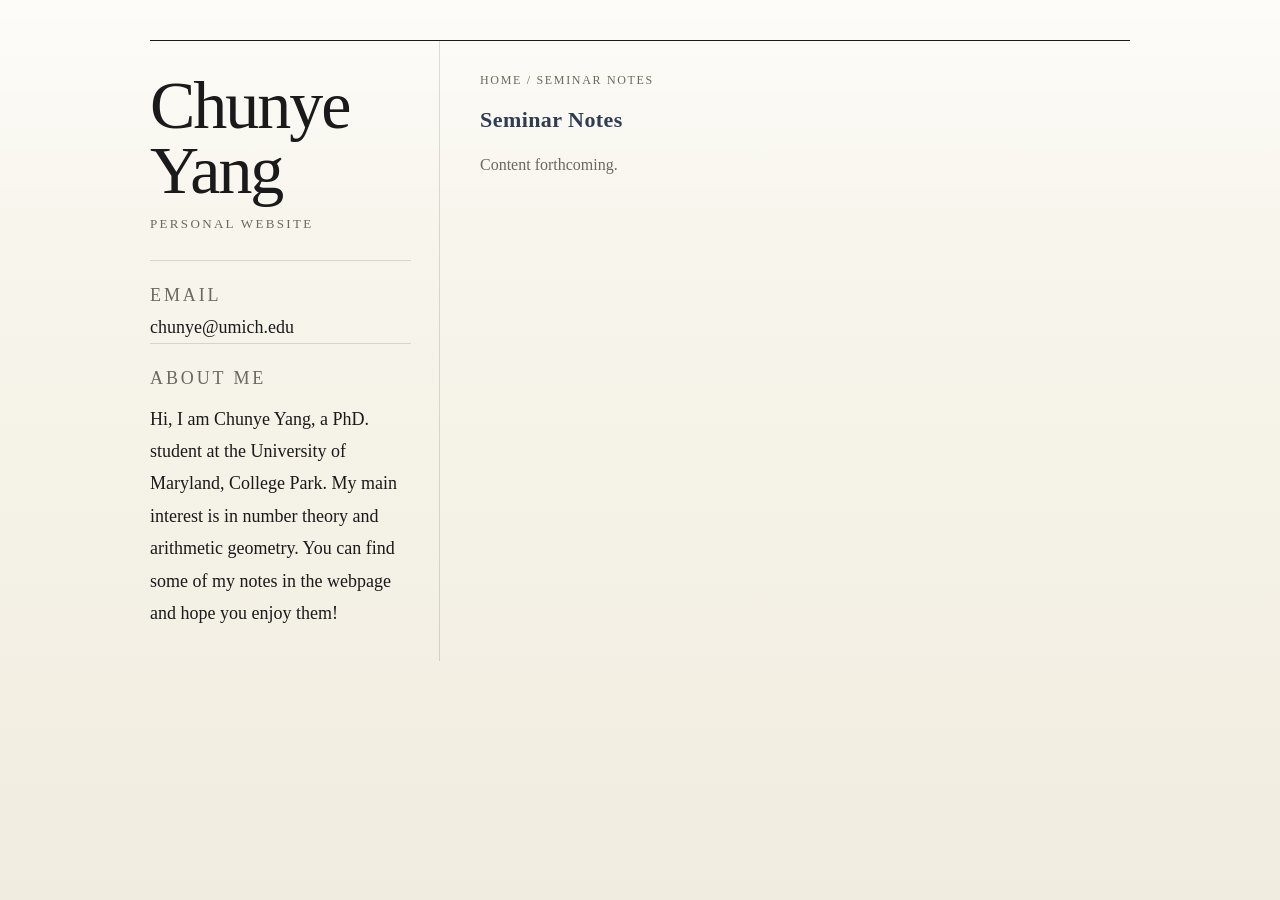
==== sections/seminar-notes.html @ f6f3741a "new content:" ====
<!doctype html>
<html lang="en">
  <head>
    <meta charset="utf-8">
    <meta name="viewport" content="width=device-width, initial-scale=1">
    <title>Seminar Notes | Chunye Yang</title>
    <link rel="stylesheet" href="../styles.css">
  </head>
  <body>
    <main class="page">
      <aside class="page-aside">
        <h1 class="site-name">Chunye Yang</h1>
        <p class="site-role">Personal Website</p>

        <div class="contact-block">
          <p class="label">Email</p>
          <p><a href="mailto:chunye@umich.edu">chunye@umich.edu</a></p>
        </div>

        <div class="contact-block">
          <p class="label">About me</p>
          <p class="bio">Hi, I am Chunye Yang, a PhD. student at the University of Maryland, College Park. My main interest is in number theory and arithmetic geometry. You can find some of my notes in the webpage and hope you enjoy them!</p>
        </div>
      </aside>

      <section class="page-content">
        <p class="breadcrumbs"><a href="../index.html">Home</a> / Seminar Notes</p>
        <div class="panel">
          <h2 class="section-title">Seminar Notes</h2>
          <p class="section-note">Content forthcoming.</p>
        </div>
      </section>
    </main>
  </body>
</html>
---- styles.css ----
:root {
  color-scheme: light;
  --paper: #faf8f1;
  --paper-deep: #f0ecdf;
  --ink: #1a1a1a;
  --muted: #6b685f;
  --line: rgba(26, 26, 26, 0.14);
  --accent: #2e3d4f;
}

* {
  box-sizing: border-box;
}

body {
  margin: 0;
  min-height: 100vh;
  padding: 40px 24px;
  background:
    linear-gradient(180deg, rgba(255, 255, 255, 0.55), transparent 24%),
    linear-gradient(180deg, var(--paper) 0%, var(--paper-deep) 100%);
  color: var(--ink);
  font-family: "Iowan Old Style", "Palatino Linotype", "Book Antiqua", Georgia, serif;
}

a {
  color: inherit;
  text-decoration: none;
}

a:hover {
  color: var(--accent);
}

.page {
  width: min(980px, 100%);
  margin: 0 auto;
  display: grid;
  grid-template-columns: minmax(220px, 290px) minmax(0, 1fr);
  border-top: 1px solid var(--ink);
  animation: settle 560ms ease-out both;
}

.page-aside {
  padding: 32px 28px 32px 0;
  border-right: 1px solid var(--line);
}

.page-content {
  padding: 32px 0 0 40px;
}

.site-name {
  margin: 0 0 12px;
  font-size: clamp(40px, 6vw, 68px);
  line-height: 0.96;
  letter-spacing: -0.03em;
  font-weight: 400;
}

.site-role {
  margin: 0 0 28px;
  color: var(--muted);
  font-size: 13px;
  letter-spacing: 0.18em;
  text-transform: uppercase;
}

.contact-block {
  padding-top: 18px;
  border-top: 1px solid var(--line);
}

.label {
  margin: 0 0 8px;
  color: var(--muted);
  font-size: 12px;
  letter-spacing: 0.16em;
  text-transform: uppercase;
}

.contact-block p,
.intro,
.page-footer {
  margin: 0;
  line-height: 1.8;
}

.contact-block p {
  font-size: 18px;
}

.contact-block .bio {
  white-space: pre-line;
  overflow-wrap: anywhere;
  margin-top: 8px;
}

.intro {
  max-width: 56ch;
  margin-bottom: 40px;
  color: var(--muted);
  font-size: 18px;
}

.panel {
  padding: 24px 0;
  border-top: 1px solid var(--line);
}

.panel:first-of-type {
  padding-top: 0;
  border-top: 0;
}

.section-note {
  margin: 0;
  color: var(--muted);
  font-size: 16px;
  line-height: 1.8;
}

.section-title,
.page-title {
  margin: 0 0 16px;
  letter-spacing: 0.02em;
}

.section-title {
  color: var(--accent);
  font-size: 22px;
  font-weight: 700;
  line-height: 1.3;
}

.page-title {
  font-weight: 400;
  font-size: clamp(28px, 4vw, 40px);
  line-height: 1.1;
}

.topic-list,
.document-list {
  margin: 0;
  padding: 0;
  list-style: none;
}

.topic-list li,
.document-list li {
  display: flex;
  justify-content: space-between;
  gap: 16px;
  align-items: flex-start;
  padding: 14px 0;
  border-top: 1px solid var(--line);
}

.topic-list li:first-child,
.document-list li:first-child {
  border-top: 0;
  padding-top: 0;
}

.topic-main {
  min-width: 0;
}

.topic-link,
.document-link {
  font-size: 18px;
  line-height: 1.5;
}

.item-description {
  margin: 6px 0 0;
  max-width: 56ch;
  color: var(--muted);
  font-size: 14px;
  line-height: 1.7;
}

.topic-link-row,
.page-title-row {
  display: flex;
  flex-wrap: wrap;
  gap: 10px 12px;
  align-items: center;
}

.topic-meta,
.document-meta,
.aux-link,
.breadcrumbs {
  color: var(--muted);
  font-size: 12px;
  letter-spacing: 0.14em;
  text-transform: uppercase;
}

.aux-link {
  display: inline-block;
  padding: 3px 8px;
  border: 1px solid var(--line);
}

.breadcrumbs {
  margin: 0 0 18px;
}

.page-footer {
  margin-top: 26px;
  color: var(--muted);
  font-size: 14px;
}

.page-description {
  margin-bottom: 24px;
}

@keyframes settle {
  from {
    opacity: 0;
    transform: translateY(16px);
  }

  to {
    opacity: 1;
    transform: translateY(0);
  }
}

@media (max-width: 780px) {
  body {
    padding: 24px 18px;
  }

  .page {
    grid-template-columns: 1fr;
  }

  .page-aside {
    padding: 24px 0 28px;
    border-right: 0;
    border-bottom: 1px solid var(--line);
  }

  .page-content {
    padding: 28px 0 0;
  }

  .topic-list li,
  .document-list li {
    flex-direction: column;
    align-items: flex-start;
    gap: 6px;
  }
}

.section-link {
  display: flex;
  justify-content: space-between;
  align-items: baseline;
  gap: 20px;
  padding: 12px 0;
}

.section-link:hover,
.section-link:focus-visible {
  text-decoration: underline;
  text-underline-offset: 5px;
}
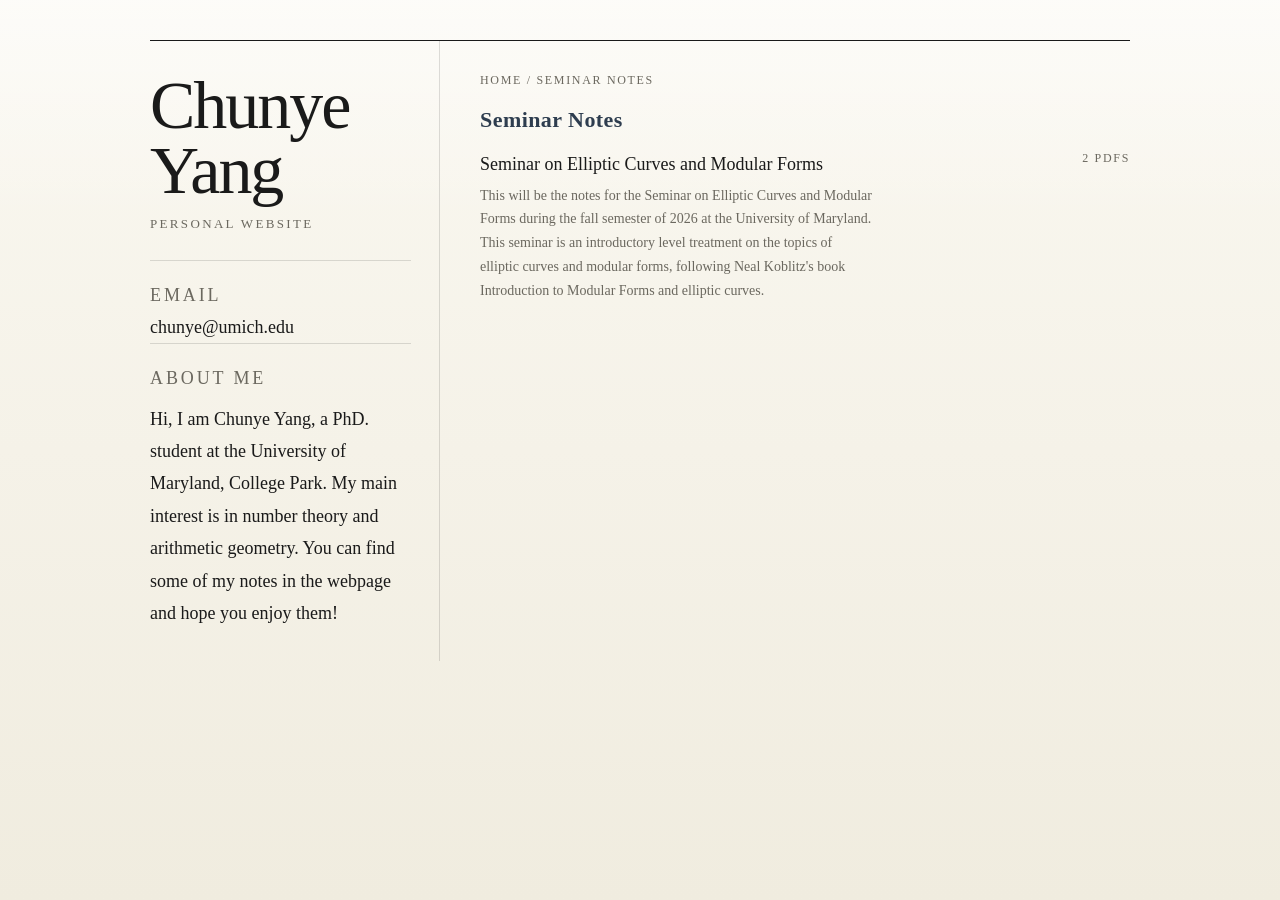
==== commit df6d34b1: "new content:" ====
--- a/sections/seminar-notes.html
+++ b/sections/seminar-notes.html
@@ -27,7 +27,18 @@
         <p class="breadcrumbs"><a href="../index.html">Home</a> / Seminar Notes</p>
         <div class="panel">
           <h2 class="section-title">Seminar Notes</h2>
-          <p class="section-note">Content forthcoming.</p>
+          <ul class="topic-list">
+            <li>
+              <div class="topic-main">
+                <div class="topic-link-row">
+                  <a class="topic-link" href="../topics/seminar-notes--seminar-on-elliptic-curves-and-modular-forms.html">Seminar on Elliptic Curves and Modular Forms</a>
+                </div>
+
+                <p class="item-description">This will be the notes for the Seminar on Elliptic Curves and Modular Forms during the fall semester of 2026 at the University of Maryland. This seminar is an introductory level treatment on the topics of elliptic curves and modular forms, following Neal Koblitz&#x27;s book Introduction to Modular Forms and elliptic curves.</p>
+              </div>
+              <span class="topic-meta">2 PDFs</span>
+            </li>
+          </ul>
         </div>
       </section>
     </main>
